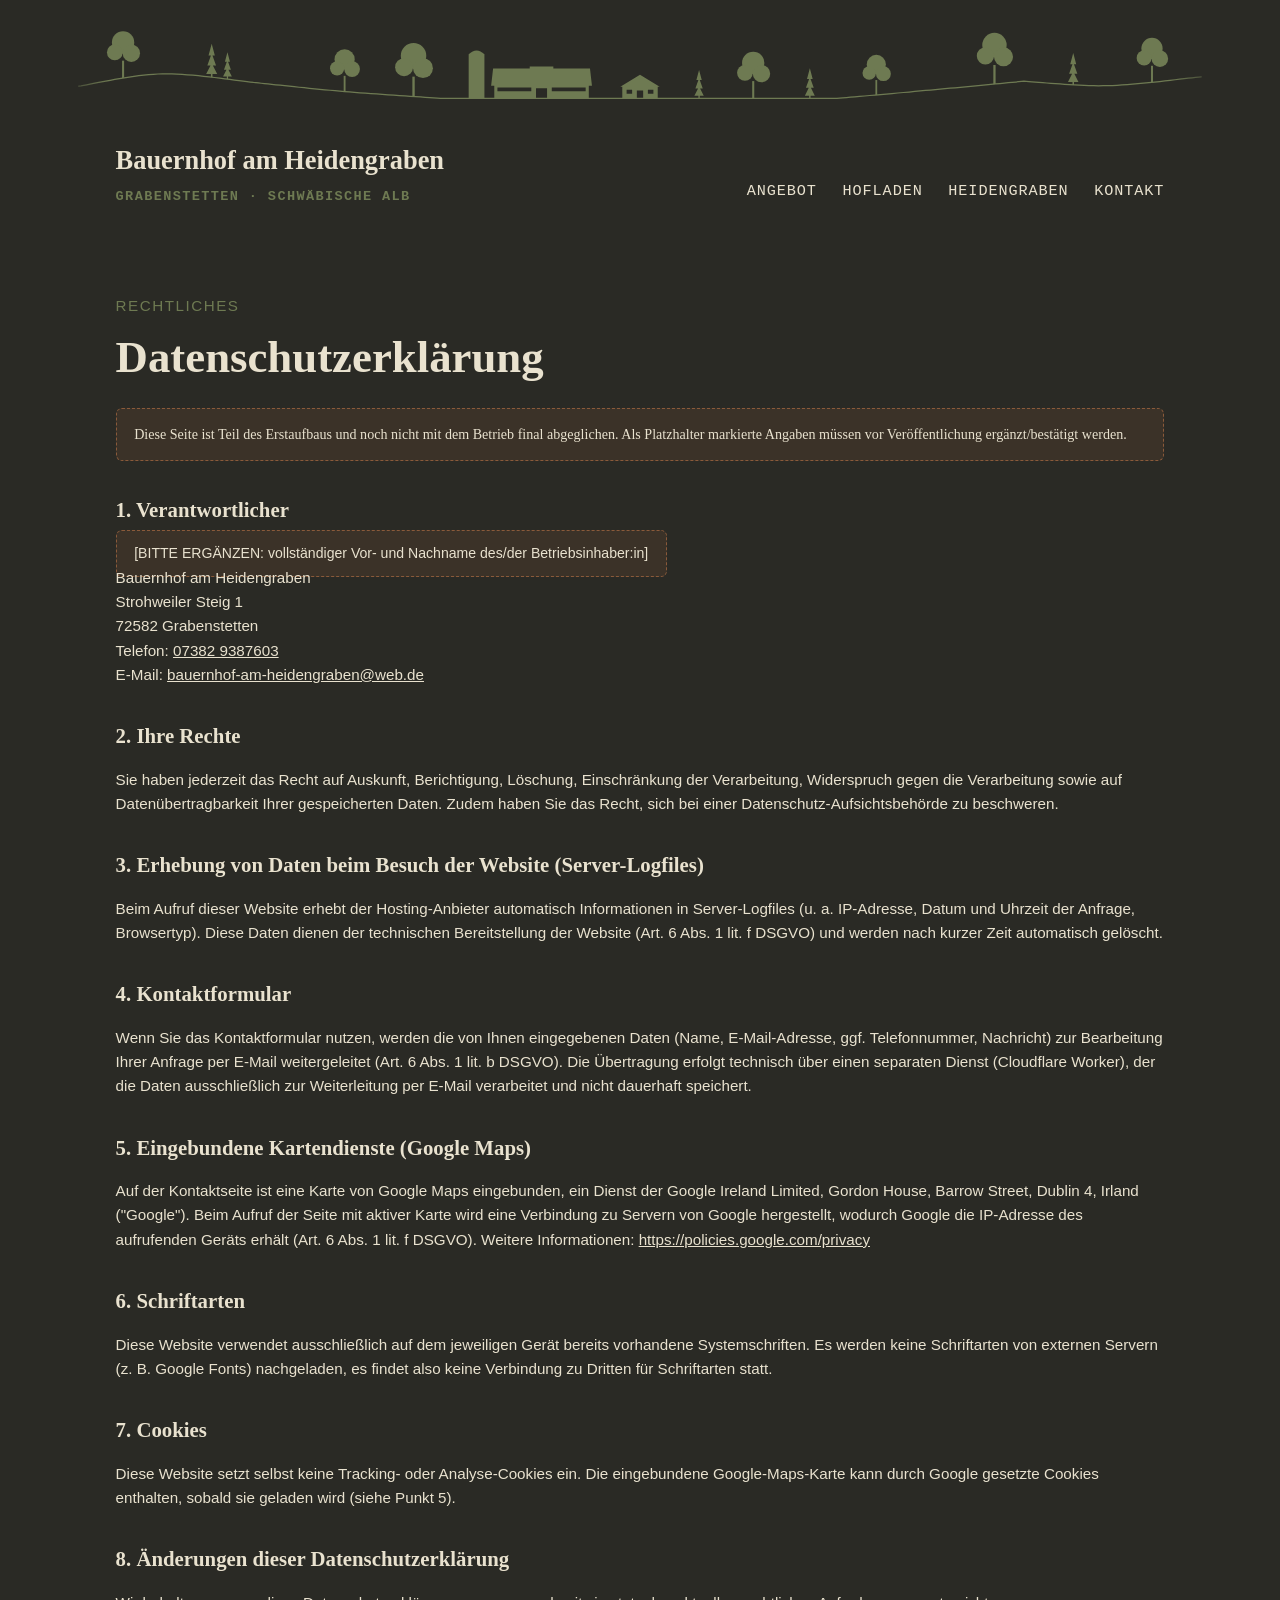
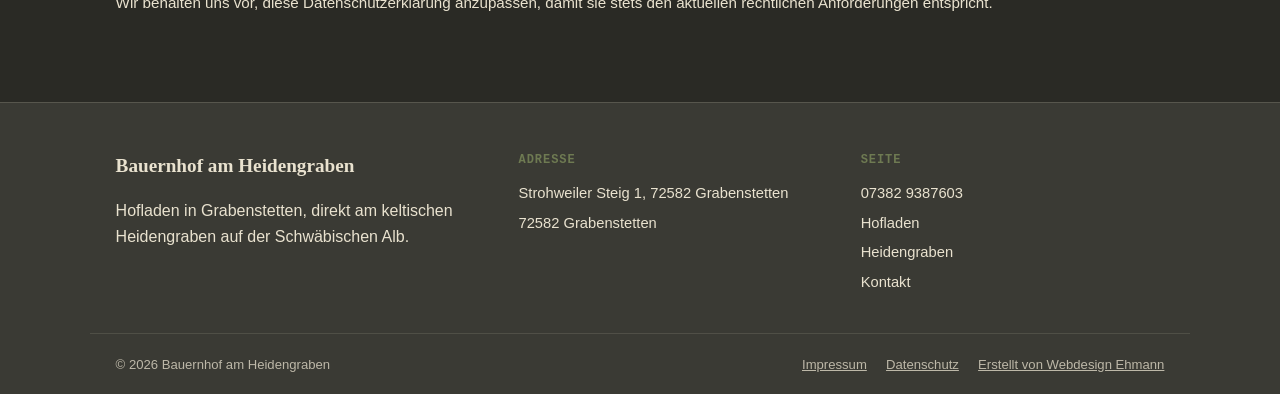
==== datenschutz.html @ a3770bee "Initial build: Bauernhof am Heidengraben website Vollausbau nach freigegebenem Konzept "Am Keltenwal" ====
<!DOCTYPE html>
<html lang="de">
<head>
<meta charset="UTF-8">
<meta name="viewport" content="width=device-width, initial-scale=1.0">
<title>Datenschutz | Bauernhof am Heidengraben</title>
<meta name="description" content="Datenschutzerklärung des Bauernhof am Heidengraben, Grabenstetten.">
<link rel="icon" type="image/svg+xml" href="assets/images/favicon.svg">
<link rel="stylesheet" href="css/style.css">
</head>
<body>
<a class="skip-link" href="#main">Zum Inhalt springen</a>

<header>
  <div class="hof-landschaft" aria-hidden="true">
    <svg xmlns="http://www.w3.org/2000/svg" viewBox="0 0 2400 260" fill="currentColor" fill-rule="evenodd">
      <defs>
        <linearGradient id="fade" gradientUnits="userSpaceOnUse" x1="0" y1="0" x2="2400" y2="0">
          <stop offset="0" stop-color="currentColor" stop-opacity="0"></stop>
          <stop offset="0.05" stop-color="currentColor" stop-opacity="1"></stop>
          <stop offset="0.95" stop-color="currentColor" stop-opacity="1"></stop>
          <stop offset="1" stop-color="currentColor" stop-opacity="0"></stop>
        </linearGradient>
        <g id="oak">
          <rect x="-2.5" y="-42" width="5" height="54"></rect>
          <circle cx="0" cy="-86" r="27"></circle>
          <circle cx="-20" cy="-62" r="19"></circle>
          <circle cx="20" cy="-60" r="21"></circle>
        </g>
        <path id="fir" d="M-2 12 L-2 -8 L-14 -8 L-3 -30 L-11 -30 L-2 -55 L-8 -55 L0 -85 L8 -55 L2 -55 L11 -30 L3 -30 L14 -8 L2 -8 L2 12 Z"></path>
        <path id="shop" d="M-45 12 V-30 H-50 L0 -60 L50 -30 H45 V12 Z M-8 0 V-20 H8 V0 Z M20 -22 H34 V-12 H20 Z M-34 -22 H-20 V-12 H-34 Z"></path>
        <path id="barn" d="M-120 12 V-32 H-128 L-123 -76 H-30 V-81 H30 V-76 H123 L128 -32 H120 V12 Z M-14 0 V-26 H14 V0 Z M-112 -28 H-26 V-18 H-112 Z M26 -28 H112 V-18 H26 Z"></path>
        <path id="silo" d="M-20 12 V-112 Q0 -132 20 -112 V12 Z"></path>
        <clipPath id="above"><path d="M0 175 L60.0 175.0 L64.6 174.3 L70.0 173.3 L76.1 172.2 L82.8 170.9 L90.1 169.5 L97.9 168.0 L106.1 166.4 L114.8 164.7 L123.8 163.1 L133.1 161.4 L142.7 159.7 L152.4 158.1 L162.3 156.6 L172.2 155.1 L182.1 153.8 L192.0 152.6 L201.8 151.7 L211.4 150.9 L220.8 150.3 L230.0 150.0 L239.3 150.0 L249.0 150.1 L259.2 150.5 L269.8 151.1 L280.5 151.9 L291.5 152.8 L302.6 153.8 L313.7 155.0 L324.7 156.2 L335.6 157.4 L346.3 158.7 L356.7 160.0 L366.8 161.3 L376.3 162.6 L385.4 163.8 L393.8 164.9 L401.6 165.9 L408.6 166.7 L414.8 167.5 L420.0 168.0 L424.9 168.5 L430.6 169.1 L437.1 169.8 L444.2 170.5 L451.9 171.3 L460.1 172.2 L468.9 173.1 L478.1 174.1 L487.6 175.1 L497.5 176.1 L507.6 177.2 L517.9 178.2 L528.4 179.3 L538.9 180.3 L549.4 181.4 L559.8 182.4 L570.2 183.3 L580.4 184.3 L590.3 185.2 L600.0 186.0 L609.8 186.8 L620.1 187.6 L630.8 188.5 L641.9 189.3 L653.3 190.1 L664.8 190.9 L676.5 191.8 L688.2 192.6 L699.8 193.4 L711.3 194.1 L722.5 194.9 L733.4 195.6 L744.0 196.3 L754.1 197.0 L763.6 197.6 L772.5 198.2 L780.6 198.7 L788.0 199.2 L794.5 199.6 L800.0 200.0 L811.0 200.0 L823.8 200.0 L838.3 200.0 L854.4 200.0 L871.9 200.0 L890.6 200.0 L910.4 200.0 L931.2 200.0 L952.8 200.0 L975.0 200.0 L997.7 200.0 L1020.8 200.0 L1044.1 200.0 L1067.4 200.0 L1090.6 200.0 L1113.6 200.0 L1136.2 200.0 L1158.2 200.0 L1179.5 200.0 L1200.0 200.0 L1220.5 200.0 L1241.8 200.0 L1263.8 200.0 L1286.4 200.0 L1309.4 200.0 L1332.6 200.0 L1355.9 200.0 L1379.2 200.0 L1402.3 200.0 L1425.0 200.0 L1447.2 200.0 L1468.8 200.0 L1489.6 200.0 L1509.4 200.0 L1528.1 200.0 L1545.6 200.0 L1561.7 200.0 L1576.2 200.0 L1589.0 200.0 L1600.0 200.0 L1605.5 199.5 L1612.0 198.9 L1619.4 198.3 L1627.5 197.5 L1636.4 196.7 L1645.9 195.9 L1656.0 195.0 L1666.6 194.0 L1677.5 193.1 L1688.8 192.1 L1700.2 191.0 L1711.8 190.0 L1723.5 188.9 L1735.2 187.9 L1746.7 186.9 L1758.1 185.8 L1769.2 184.8 L1779.9 183.8 L1790.2 182.9 L1800.0 182.0 L1809.7 181.1 L1819.6 180.2 L1829.8 179.2 L1840.2 178.3 L1850.6 177.3 L1861.1 176.3 L1871.6 175.3 L1882.1 174.3 L1892.4 173.3 L1902.5 172.4 L1912.4 171.4 L1921.9 170.5 L1931.1 169.7 L1939.9 168.8 L1948.1 168.0 L1955.8 167.3 L1962.9 166.6 L1969.4 166.0 L1975.1 165.5 L1980.0 165.0 L1984.6 165.3 L1990.0 165.7 L1996.1 166.1 L2002.8 166.7 L2010.1 167.3 L2017.9 167.9 L2026.1 168.6 L2034.8 169.2 L2043.8 169.9 L2053.1 170.6 L2062.7 171.3 L2072.4 171.9 L2082.3 172.5 L2092.2 173.0 L2102.1 173.4 L2112.0 173.8 L2121.8 174.0 L2131.4 174.2 L2140.8 174.1 L2150.0 174.0 L2159.3 173.7 L2169.0 173.2 L2179.2 172.6 L2189.8 171.8 L2200.5 171.0 L2211.5 170.0 L2222.6 169.0 L2233.7 167.9 L2244.7 166.7 L2255.6 165.6 L2266.3 164.4 L2276.7 163.2 L2286.8 162.0 L2296.3 160.9 L2305.4 159.9 L2313.8 158.9 L2321.6 158.0 L2328.6 157.2 L2334.8 156.5 L2340.0 156.0 L2400 156 L2400 0 L0 0 Z"></path></clipPath>
      </defs>
      <g clip-path="url(#above)">
        <use href="#oak" transform="translate(150,158.5) scale(0.84,0.84)"></use>
        <use href="#fir" transform="translate(330,156.8) scale(0.8,0.8)"></use>
        <use href="#fir" transform="translate(362,160.7) scale(0.64,0.64)"></use>
        <use href="#oak" transform="translate(600,186.0) scale(0.76,0.76)"></use>
        <use href="#oak" transform="translate(740,196.0) scale(0.96,0.96)"></use>
        <use href="#silo" transform="translate(868,200.0) scale(0.8,0.8)"></use>
        <use href="#barn" transform="translate(1000,200.0) scale(0.8,0.8)"></use>
        <use href="#shop" transform="translate(1200,200.0) scale(0.8,0.8)"></use>
        <use href="#fir" transform="translate(1320,200.0) scale(0.68,0.68)"></use>
        <use href="#oak" transform="translate(1430,200.0) scale(0.84,0.84)"></use>
        <use href="#fir" transform="translate(1545,200.0) scale(0.72,0.72)"></use>
        <use href="#oak" transform="translate(1680,192.8) scale(0.72,0.72)"></use>
        <use href="#oak" transform="translate(1920,170.7) scale(0.92,0.92)"></use>
        <use href="#fir" transform="translate(2080,172.4) scale(0.76,0.76)"></use>
        <use href="#oak" transform="translate(2240,167.2) scale(0.8,0.8)"></use>
      </g>
      <path d="M60.0 175.0 L64.6 174.3 L70.0 173.3 L76.1 172.2 L82.8 170.9 L90.1 169.5 L97.9 168.0 L106.1 166.4 L114.8 164.7 L123.8 163.1 L133.1 161.4 L142.7 159.7 L152.4 158.1 L162.3 156.6 L172.2 155.1 L182.1 153.8 L192.0 152.6 L201.8 151.7 L211.4 150.9 L220.8 150.3 L230.0 150.0 L239.3 150.0 L249.0 150.1 L259.2 150.5 L269.8 151.1 L280.5 151.9 L291.5 152.8 L302.6 153.8 L313.7 155.0 L324.7 156.2 L335.6 157.4 L346.3 158.7 L356.7 160.0 L366.8 161.3 L376.3 162.6 L385.4 163.8 L393.8 164.9 L401.6 165.9 L408.6 166.7 L414.8 167.5 L420.0 168.0 L424.9 168.5 L430.6 169.1 L437.1 169.8 L444.2 170.5 L451.9 171.3 L460.1 172.2 L468.9 173.1 L478.1 174.1 L487.6 175.1 L497.5 176.1 L507.6 177.2 L517.9 178.2 L528.4 179.3 L538.9 180.3 L549.4 181.4 L559.8 182.4 L570.2 183.3 L580.4 184.3 L590.3 185.2 L600.0 186.0 L609.8 186.8 L620.1 187.6 L630.8 188.5 L641.9 189.3 L653.3 190.1 L664.8 190.9 L676.5 191.8 L688.2 192.6 L699.8 193.4 L711.3 194.1 L722.5 194.9 L733.4 195.6 L744.0 196.3 L754.1 197.0 L763.6 197.6 L772.5 198.2 L780.6 198.7 L788.0 199.2 L794.5 199.6 L800.0 200.0 L811.0 200.0 L823.8 200.0 L838.3 200.0 L854.4 200.0 L871.9 200.0 L890.6 200.0 L910.4 200.0 L931.2 200.0 L952.8 200.0 L975.0 200.0 L997.7 200.0 L1020.8 200.0 L1044.1 200.0 L1067.4 200.0 L1090.6 200.0 L1113.6 200.0 L1136.2 200.0 L1158.2 200.0 L1179.5 200.0 L1200.0 200.0 L1220.5 200.0 L1241.8 200.0 L1263.8 200.0 L1286.4 200.0 L1309.4 200.0 L1332.6 200.0 L1355.9 200.0 L1379.2 200.0 L1402.3 200.0 L1425.0 200.0 L1447.2 200.0 L1468.8 200.0 L1489.6 200.0 L1509.4 200.0 L1528.1 200.0 L1545.6 200.0 L1561.7 200.0 L1576.2 200.0 L1589.0 200.0 L1600.0 200.0 L1605.5 199.5 L1612.0 198.9 L1619.4 198.3 L1627.5 197.5 L1636.4 196.7 L1645.9 195.9 L1656.0 195.0 L1666.6 194.0 L1677.5 193.1 L1688.8 192.1 L1700.2 191.0 L1711.8 190.0 L1723.5 188.9 L1735.2 187.9 L1746.7 186.9 L1758.1 185.8 L1769.2 184.8 L1779.9 183.8 L1790.2 182.9 L1800.0 182.0 L1809.7 181.1 L1819.6 180.2 L1829.8 179.2 L1840.2 178.3 L1850.6 177.3 L1861.1 176.3 L1871.6 175.3 L1882.1 174.3 L1892.4 173.3 L1902.5 172.4 L1912.4 171.4 L1921.9 170.5 L1931.1 169.7 L1939.9 168.8 L1948.1 168.0 L1955.8 167.3 L1962.9 166.6 L1969.4 166.0 L1975.1 165.5 L1980.0 165.0 L1984.6 165.3 L1990.0 165.7 L1996.1 166.1 L2002.8 166.7 L2010.1 167.3 L2017.9 167.9 L2026.1 168.6 L2034.8 169.2 L2043.8 169.9 L2053.1 170.6 L2062.7 171.3 L2072.4 171.9 L2082.3 172.5 L2092.2 173.0 L2102.1 173.4 L2112.0 173.8 L2121.8 174.0 L2131.4 174.2 L2140.8 174.1 L2150.0 174.0 L2159.3 173.7 L2169.0 173.2 L2179.2 172.6 L2189.8 171.8 L2200.5 171.0 L2211.5 170.0 L2222.6 169.0 L2233.7 167.9 L2244.7 166.7 L2255.6 165.6 L2266.3 164.4 L2276.7 163.2 L2286.8 162.0 L2296.3 160.9 L2305.4 159.9 L2313.8 158.9 L2321.6 158.0 L2328.6 157.2 L2334.8 156.5 L2340.0 156.0" fill="none" stroke="url(#fade)" stroke-width="2.5" stroke-linejoin="round" stroke-linecap="round"></path>
    </svg>
  </div>

  <div class="wall-top">
    <div class="brandrow">
      <a class="brand" href="index.html">Bauernhof am Heidengraben<span class="label">Grabenstetten · Schwäbische Alb</span></a>
      <nav class="offset">
        <a href="index.html#angebot">Angebot</a>
        <a href="hofladen.html">Hofladen</a>
        <a href="heidengraben.html">Heidengraben</a>
        <a href="kontakt.html">Kontakt</a>
      </nav>
      <button class="nav-toggle" aria-label="Menü öffnen" aria-expanded="false" aria-controls="nav-overlay">
        <span class="nav-toggle__bars" aria-hidden="true"><span></span><span></span><span></span></span>
        Menü
      </button>
    </div>
  </div>
</header>

<div class="nav-overlay" id="nav-overlay">
  <div class="nav-overlay__top">
    <span class="label">Bauernhof am Heidengraben</span>
    <button class="nav-overlay__close">Schließen ✕</button>
  </div>
  <nav>
    <a href="index.html" aria-current="page">Start</a>
    <a href="hofladen.html">Hofladen</a>
    <a href="heidengraben.html">Heidengraben</a>
    <a href="kontakt.html">Kontakt</a>
  </nav>
  <div class="nav-overlay__footer">Strohweiler Steig 1 · 72582 Grabenstetten<br><a href="tel:+4973829387603">07382 9387603</a></div>
</div>
<main id="main">
  <section class="legal">
    <p class="label" style="margin-bottom:0.8rem;">Rechtliches</p>
    <h1 class="page-title">Datenschutzerklärung</h1>

    <div class="todo" style="margin-top:1.5rem;">Diese Seite ist Teil des Erstaufbaus und noch nicht mit dem Betrieb final abgeglichen. Als Platzhalter markierte Angaben müssen vor Veröffentlichung ergänzt/bestätigt werden.</div>

    <h2>1. Verantwortlicher</h2>
    <p>
      <span class="todo">[BITTE ERGÄNZEN: vollständiger Vor- und Nachname des/der Betriebsinhaber:in]</span><br>
      Bauernhof am Heidengraben<br>
      Strohweiler Steig 1<br>
      72582 Grabenstetten<br>
      Telefon: <a href="tel:+4973829387603">07382 9387603</a><br>
      E-Mail: <a href="mailto:bauernhof-am-heidengraben@web.de">bauernhof-am-heidengraben@web.de</a>
    </p>

    <h2>2. Ihre Rechte</h2>
    <p>Sie haben jederzeit das Recht auf Auskunft, Berichtigung, Löschung, Einschränkung der Verarbeitung, Widerspruch gegen die Verarbeitung sowie auf Datenübertragbarkeit Ihrer gespeicherten Daten. Zudem haben Sie das Recht, sich bei einer Datenschutz-Aufsichtsbehörde zu beschweren.</p>

    <h2>3. Erhebung von Daten beim Besuch der Website (Server-Logfiles)</h2>
    <p>Beim Aufruf dieser Website erhebt der Hosting-Anbieter automatisch Informationen in Server-Logfiles (u. a. IP-Adresse, Datum und Uhrzeit der Anfrage, Browsertyp). Diese Daten dienen der technischen Bereitstellung der Website (Art. 6 Abs. 1 lit. f DSGVO) und werden nach kurzer Zeit automatisch gelöscht.</p>

    <h2>4. Kontaktformular</h2>
    <p>Wenn Sie das Kontaktformular nutzen, werden die von Ihnen eingegebenen Daten (Name, E-Mail-Adresse, ggf. Telefonnummer, Nachricht) zur Bearbeitung Ihrer Anfrage per E-Mail weitergeleitet (Art. 6 Abs. 1 lit. b DSGVO). Die Übertragung erfolgt technisch über einen separaten Dienst (Cloudflare Worker), der die Daten ausschließlich zur Weiterleitung per E-Mail verarbeitet und nicht dauerhaft speichert.</p>

    <h2>5. Eingebundene Kartendienste (Google Maps)</h2>
    <p>Auf der Kontaktseite ist eine Karte von Google Maps eingebunden, ein Dienst der Google Ireland Limited, Gordon House, Barrow Street, Dublin 4, Irland ("Google"). Beim Aufruf der Seite mit aktiver Karte wird eine Verbindung zu Servern von Google hergestellt, wodurch Google die IP-Adresse des aufrufenden Geräts erhält (Art. 6 Abs. 1 lit. f DSGVO). Weitere Informationen: <a href="https://policies.google.com/privacy" target="_blank" rel="noopener">https://policies.google.com/privacy</a></p>

    <h2>6. Schriftarten</h2>
    <p>Diese Website verwendet ausschließlich auf dem jeweiligen Gerät bereits vorhandene Systemschriften. Es werden keine Schriftarten von externen Servern (z. B. Google Fonts) nachgeladen, es findet also keine Verbindung zu Dritten für Schriftarten statt.</p>

    <h2>7. Cookies</h2>
    <p>Diese Website setzt selbst keine Tracking- oder Analyse-Cookies ein. Die eingebundene Google-Maps-Karte kann durch Google gesetzte Cookies enthalten, sobald sie geladen wird (siehe Punkt 5).</p>

    <h2>8. Änderungen dieser Datenschutzerklärung</h2>
    <p>Wir behalten uns vor, diese Datenschutzerklärung anzupassen, damit sie stets den aktuellen rechtlichen Anforderungen entspricht.</p>
  </section>
</main>
</main>

<footer class="site-footer">
  <div class="footer-grid">
    <div>
      <div class="footer-brand">Bauernhof am Heidengraben</div>
      <p>Hofladen in Grabenstetten, direkt am keltischen Heidengraben auf der Schwäbischen Alb.</p>
    </div>
    <div class="footer-col">
      <h5>Adresse</h5>
      <ul><li data-kontakt="strasse-ort">Strohweiler Steig 1</li><li>72582 Grabenstetten</li></ul>
    </div>
    <div class="footer-col">
      <h5>Seite</h5>
      <ul>
        <li><a href="tel:+4973829387603" data-kontakt="telefon">07382 9387603</a></li>
        <li><a href="hofladen.html">Hofladen</a></li>
        <li><a href="heidengraben.html">Heidengraben</a></li>
        <li><a href="kontakt.html">Kontakt</a></li>
      </ul>
    </div>
  </div>
  <div class="footer-bottom">
    <div>© 2026 Bauernhof am Heidengraben</div>
    <div class="links">
      <a href="impressum.html">Impressum</a>
      <a href="datenschutz.html">Datenschutz</a>
      <a href="https://www.webdesign-ehmann.de" target="_blank" rel="noopener" class="footer-credit">Erstellt von Webdesign Ehmann</a>
    </div>
  </div>
</footer>

<script src="js/cms-content.js"></script>
<script src="js/main.js"></script>
</body>
</html>
---- css/style.css ----
/* ============================================================
   Bauernhof am Heidengraben – Design-System
   Abgeleitet aus dem freigegebenen Konzept "Am Keltenwall":
   Stein/Moos-Palette, Hügellandschaft als Leitmotiv, Serife für
   Headlines + Monospace für Labels/Nav als strukturelle Signatur.
   Schriften bewusst systemeigen (Georgia/Courier New) — kein
   Webfont-Laden, kein Cookie-/DSGVO-Thema.
   ============================================================ */

:root{
  --stone: #3a3a34;
  --stone-dark: #2a2a25;
  --stone-light: #46463e;
  --moss: #6e7a52;
  --moss-dim: #4f5a3a;
  --moss-light: #9aa67a;
  --wheat: #e9e2cf;
  --wheat-dim: rgba(233,226,207,0.72);
  --iron: #8a5a3a;
  --line: rgba(233,226,207,0.16);
  --radius: 10px;
  --maxw: 1100px;
  --font-serif: Georgia, "Iowan Old Style", "Palatino Linotype", serif;
  --font-sans: -apple-system, "Segoe UI", Roboto, "Helvetica Neue", Arial, sans-serif;
  --font-mono: "Courier New", Courier, monospace;
}

*{box-sizing:border-box;}
html{scroll-behavior:smooth;}
body{
  margin:0;
  background:var(--stone-dark);
  color:var(--wheat);
  font-family:var(--font-serif);
  line-height:1.6;
}
a{color:inherit;}
img{max-width:100%; display:block;}
h1,h2,h3{font-family:var(--font-serif); font-weight:700; margin:0;}
.container{max-width:var(--maxw); margin:0 auto; padding:0 1.6rem;}

.skip-link{
  position:absolute; left:-999px; top:0; z-index:100;
  background:var(--moss); color:var(--stone-dark);
  padding:0.8rem 1.2rem; font-family:var(--font-sans); font-weight:700;
  text-decoration:none;
}
.skip-link:focus{left:1rem; top:1rem;}

.label{
  font-family:var(--font-mono);
  letter-spacing:0.1em;
  text-transform:uppercase;
  font-size:0.78rem;
  color:var(--moss);
}

/* ---------- Header: Hügellandschaft statt Standard-Leiste ---------- */
.hof-landschaft{color:var(--moss); line-height:0;}
.hof-landschaft svg{display:block; width:100%; height:auto; max-height:128px;}

.wall-top{position:relative; padding:0.7rem 1.6rem 0.9rem; max-width:var(--maxw); margin:0 auto;}
.brandrow{display:flex; justify-content:space-between; align-items:flex-end; flex-wrap:wrap; gap:0.8rem;}
.brand{font-size:1.65rem; font-weight:700; text-decoration:none;}
.brand .label{display:block; margin-top:0.3rem; font-size:0.85rem;}

nav.offset{display:flex; gap:1.6rem; padding-top:0.3rem;}
nav.offset a{
  text-decoration:none; font-family:var(--font-mono); font-size:0.95rem;
  letter-spacing:0.06em; text-transform:uppercase;
  border-bottom:1px solid transparent; padding-bottom:0.2rem;
}
nav.offset a:hover, nav.offset a[aria-current="page"]{border-bottom-color:var(--moss);}

.nav-toggle{
  display:none;
  background:transparent; border:1px solid var(--line); color:var(--wheat);
  font-family:var(--font-mono); text-transform:uppercase; letter-spacing:0.06em;
  font-size:0.85rem; padding:0.5rem 0.9rem; border-radius:999px; cursor:pointer;
  align-items:center; gap:0.5rem;
}
.nav-toggle__bars{display:flex; flex-direction:column; gap:3px;}
.nav-toggle__bars span{display:block; width:16px; height:2px; background:var(--wheat);}

.nav-overlay{
  position:fixed; inset:0; z-index:50;
  background:var(--stone-dark);
  display:flex; flex-direction:column;
  padding:1.6rem;
  transform:translateY(-100%);
  transition:transform 0.25s ease;
}
.nav-overlay.is-open{transform:translateY(0);}
.nav-overlay__top{display:flex; justify-content:space-between; align-items:center; margin-bottom:2rem;}
.nav-overlay__close{
  background:none; border:1px solid var(--line); color:var(--wheat);
  font-family:var(--font-mono); padding:0.5rem 0.9rem; border-radius:999px; cursor:pointer;
}
.nav-overlay nav{display:flex; flex-direction:column; gap:1.4rem;}
.nav-overlay nav a{
  font-family:var(--font-serif); font-size:1.6rem; text-decoration:none; color:var(--wheat);
}
.nav-overlay__footer{margin-top:auto; font-family:var(--font-sans); font-size:0.95rem; color:var(--wheat-dim);}
.nav-overlay__footer a{text-decoration:underline;}

@media (max-width:1023px){
  nav.offset{display:none;}
  .nav-toggle{display:inline-flex;}
}
@media (min-width:1024px){
  .nav-overlay{display:none;}
}

/* ---------- Sections / Typografie ---------- */
section{padding:3.5rem 1.6rem 4.5rem; max-width:var(--maxw); margin:0 auto;}
.hero{padding-top:2.2rem;}
.hero-split{display:grid; grid-template-columns:1.1fr 0.9fr; gap:2.6rem; align-items:center;}
.hero-split .placeholder{margin-top:0; min-height:320px;}
@media (max-width:760px){.hero-split{grid-template-columns:1fr;}}
h1{font-size:clamp(2rem, 5vw, 3.2rem); line-height:1.15; margin:0 0 1.3rem; max-width:18ch;}
.page-title{font-size:clamp(1.8rem, 4.5vw, 2.8rem); line-height:1.18; margin:0 0 1rem; max-width:20ch;}
.lead{font-size:1.1rem; max-width:56ch; opacity:0.88; margin:0 0 2rem; font-family:var(--font-sans);}
h2{font-size:1.7rem; margin-bottom:0.4rem;}
section p{font-family:var(--font-sans); font-size:0.98rem;}

/* ---------- Angebots-Banner: groß, zentriert, eigener Blickfang ---------- */
.angebot{
  display:flex; flex-direction:column; align-items:center; gap:0.5rem; text-align:center;
  background:var(--stone); border:1px solid var(--moss-dim); border-top:5px solid var(--iron);
  padding:2.4rem 2.2rem; font-family:var(--font-sans);
  max-width:620px; margin:2.2rem auto 0;
}
.angebot .label{color:var(--iron); font-size:0.85rem;}
.angebot b{display:block; font-size:1.9rem; font-family:var(--font-serif); margin:0.3rem 0 0.1rem; line-height:1.2;}
.angebot small{opacity:0.75; font-size:1.05rem;}
.angebot[hidden]{display:none;}

/* ---------- Angebots-Popup: kleiner, dezenter Hinweis unten rechts ---------- */
.angebot-popup{
  position:fixed; right:1.1rem; bottom:1.1rem; z-index:40;
  background:var(--stone); border:1px solid var(--moss-dim); border-left:4px solid var(--iron);
  padding:0.9rem 2rem 0.9rem 1.1rem; max-width:240px;
  box-shadow:0 10px 24px rgba(0,0,0,0.35); font-family:var(--font-sans);
}
.angebot-popup[hidden]{display:none;}
.angebot-popup .label{font-size:0.7rem; color:var(--iron);}
.angebot-popup b{display:block; font-size:0.95rem; font-family:var(--font-serif); margin:0.25rem 0 0.1rem;}
.angebot-popup small{opacity:0.75; font-size:0.82rem;}
.angebot-popup__close{
  position:absolute; top:0.35rem; right:0.5rem; background:none; border:none; color:var(--wheat-dim);
  cursor:pointer; font-size:0.85rem; line-height:1; padding:0.2rem;
}
.angebot-popup__close:hover{color:var(--wheat);}
@media (max-width:480px){.angebot-popup{left:1.1rem; right:1.1rem; max-width:none;}}

/* ---------- Platzhalter für fehlendes Kundenbildmaterial ---------- */
.placeholder{
  border:1.5px dashed var(--line); border-radius:2px; padding:2.6rem 1.2rem;
  text-align:center; color:rgba(233,226,207,0.5); font-size:0.85rem;
  margin-top:2.2rem; min-height:220px; display:flex; align-items:center; justify-content:center;
  font-family:var(--font-sans);
}

.photo{
  margin-top:2.2rem; border-radius:4px; overflow:hidden; border:1px solid var(--line);
}
.photo img{display:block; width:100%; height:100%; object-fit:cover; aspect-ratio:4/3;}
.hero-split .photo, .story .photo{margin-top:0;}

/* ---------- Ringwall-Trennlinie ---------- */
.ringwall{position:relative; margin:0; max-width:var(--maxw); margin-left:auto; margin-right:auto; padding:0 1.6rem;}
.ringwall svg{display:block; width:100%; height:40px;}

/* ---------- Produkt-Grid ---------- */
.grid-produkte{display:grid; grid-template-columns:repeat(3,1fr); gap:1.2rem; margin-top:1.8rem; font-family:var(--font-sans);}
@media (max-width:760px){.grid-produkte{grid-template-columns:1fr 1fr;}}
@media (max-width:480px){.grid-produkte{grid-template-columns:1fr;}}
.produkt{border-top:2px solid var(--moss); padding-top:0.9rem;}
.produkt h3{margin:0 0 0.4rem; font-size:1.02rem; font-family:var(--font-serif);}
.produkt p{margin:0; font-size:0.9rem; opacity:0.8;}

/* ---------- Immer-offen-Block ---------- */
.immer-offen{
  background:var(--stone); border-radius:var(--radius); border:1px solid var(--line);
  padding:2.2rem 2rem; display:grid; grid-template-columns:auto 1fr; gap:1.8rem; align-items:center;
  font-family:var(--font-sans);
}
.immer-offen .clock{
  width:72px; height:72px; border-radius:50%; border:2px solid var(--moss);
  display:flex; align-items:center; justify-content:center; font-size:1.3rem; color:var(--moss);
  font-weight:800; font-family:var(--font-mono); flex-shrink:0;
}
.immer-offen h3{margin:0 0 0.4rem; font-size:1.3rem; font-family:var(--font-serif);}
.immer-offen p{margin:0; opacity:0.85;}

/* ---------- Story / zweispaltig ---------- */
.story{display:grid; grid-template-columns:0.95fr 1.05fr; gap:2.8rem; align-items:start;}
@media (max-width:640px){.story{grid-template-columns:1fr;}}
.story h2{font-size:1.6rem; margin:0 0 1rem;}

/* ---------- Steckbrief-Karte (Kontakt/Anfahrt) ---------- */
.fundkarte{background:var(--stone); border:1px solid var(--line); padding:1.6rem 1.8rem; font-family:var(--font-sans);}
.fundkarte .label{margin-bottom:0.6rem;}
.fundkarte p{margin:0.25rem 0; font-size:0.95rem;}
.fundkarte .addr{margin-top:0.9rem; font-weight:700;}

.split{display:grid; grid-template-columns:1fr 1fr; gap:2.6rem; align-items:start;}
@media (max-width:760px){.split{grid-template-columns:1fr;}}
.map-frame{width:100%; height:320px; border:0; border-radius:var(--radius); filter:grayscale(0.3) invert(0.92) contrast(0.9);}

/* ---------- Buttons ---------- */
.btn{
  display:inline-flex; align-items:center; gap:0.5rem;
  font-family:var(--font-sans); font-weight:700; font-size:0.95rem;
  padding:0.8rem 1.5rem; border-radius:999px; text-decoration:none; cursor:pointer; border:1px solid transparent;
}
.btn-moss{background:var(--moss); color:var(--stone-dark);}
.btn-moss:hover{background:var(--moss-light);}
.btn-outline{border-color:var(--wheat); color:var(--wheat); background:transparent;}
.btn-outline:hover{background:var(--wheat); color:var(--stone-dark);}

/* ---------- Formular (Kontaktseite) ---------- */
.form-grid{display:grid; gap:1.1rem; max-width:560px; font-family:var(--font-sans);}
.form-grid label{display:block; font-size:0.85rem; margin-bottom:0.35rem; color:var(--wheat-dim);}
.form-grid input, .form-grid textarea{
  width:100%; background:var(--stone); border:1px solid var(--line); color:var(--wheat);
  padding:0.75rem 0.9rem; border-radius:6px; font-family:var(--font-sans); font-size:0.95rem;
}
.form-grid input:focus, .form-grid textarea:focus{outline:2px solid var(--moss); outline-offset:1px;}
.form-note{font-size:0.82rem; color:var(--wheat-dim); margin-top:0.3rem;}
.form-status{margin-top:1rem; font-size:0.92rem;}
.form-status[data-state="ok"]{color:var(--moss-light);}
.form-status[data-state="error"]{color:#d98c6a;}
.hp-field{position:absolute; left:-9999px; width:1px; height:1px; overflow:hidden;}

/* ---------- Tabellen (Öffnungszeiten etc.) ---------- */
table.hours-table{width:100%; border-collapse:collapse; font-family:var(--font-sans); font-size:0.95rem;}
table.hours-table th, table.hours-table td{text-align:left; padding:0.4rem 0; border-bottom:1px solid var(--line); font-weight:400;}

/* ---------- Footer ---------- */
footer.site-footer{background:var(--stone); border-top:1px solid var(--line); font-family:var(--font-sans);}
.footer-grid{display:grid; grid-template-columns:1.2fr 1fr 1fr; gap:2.4rem; padding:3rem 1.6rem 2rem; max-width:var(--maxw); margin:0 auto;}
@media (max-width:700px){.footer-grid{grid-template-columns:1fr;}}
.footer-brand{font-family:var(--font-serif); font-size:1.2rem; font-weight:700; margin-bottom:0.6rem;}
.footer-col h5{font-family:var(--font-mono); text-transform:uppercase; letter-spacing:0.08em; font-size:0.75rem; color:var(--moss); margin:0 0 0.7rem;}
.footer-col ul{list-style:none; margin:0; padding:0;}
.footer-col li{margin-bottom:0.4rem; font-size:0.92rem;}
.footer-col a{text-decoration:none;}
.footer-col a:hover{text-decoration:underline;}
.footer-bottom{
  border-top:1px solid var(--line); padding:1.2rem 1.6rem; max-width:var(--maxw); margin:0 auto;
  display:flex; justify-content:space-between; flex-wrap:wrap; gap:0.8rem; font-size:0.82rem; opacity:0.75;
}
.footer-bottom .links{display:flex; gap:1.2rem; flex-wrap:wrap;}
.footer-bottom a{text-decoration:underline;}

/* ---------- Rechtstexte (Impressum/Datenschutz) ---------- */
.legal h2{margin-top:2rem; font-size:1.3rem;}
.legal p, .legal li{font-family:var(--font-sans); font-size:0.95rem;}
.legal .todo{
  background:rgba(138,90,58,0.18); border:1px dashed var(--iron); color:var(--wheat);
  padding:0.9rem 1.1rem; font-size:0.88rem; border-radius:6px; margin:0.6rem 0;
}
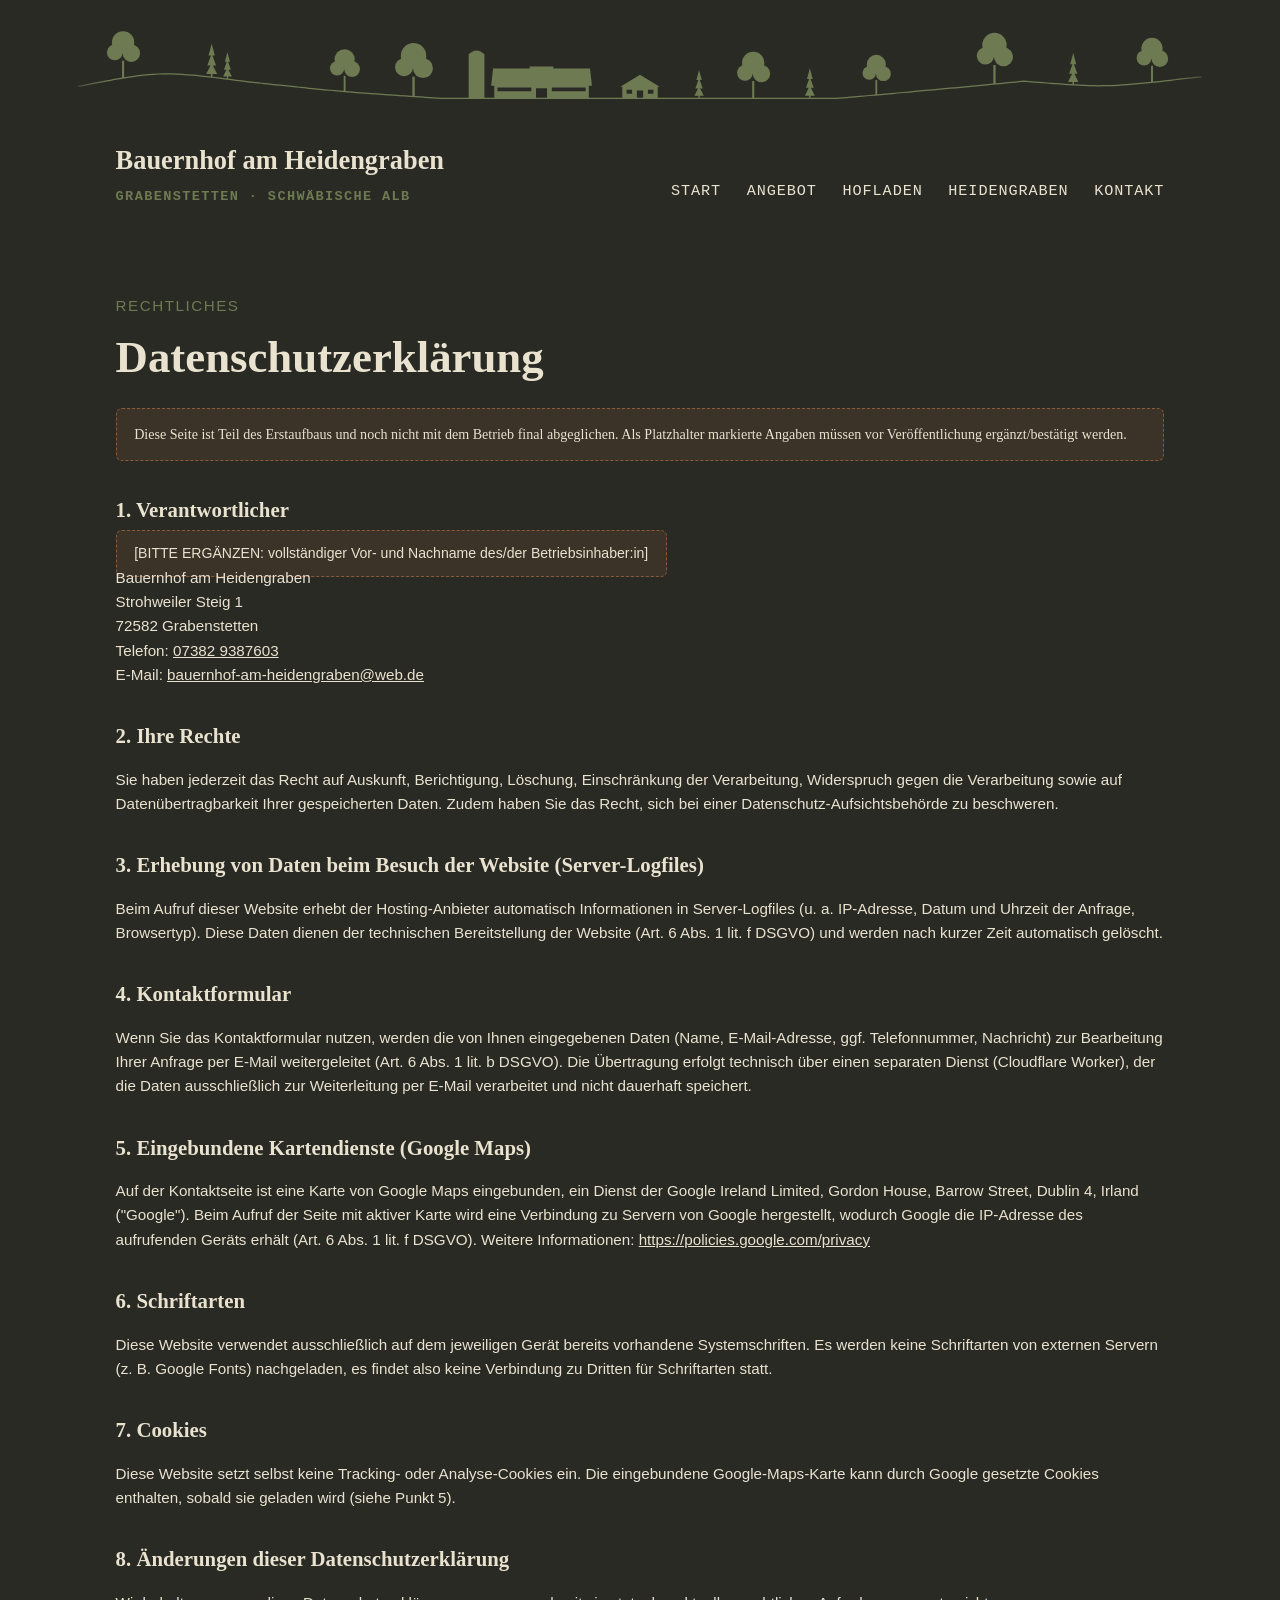
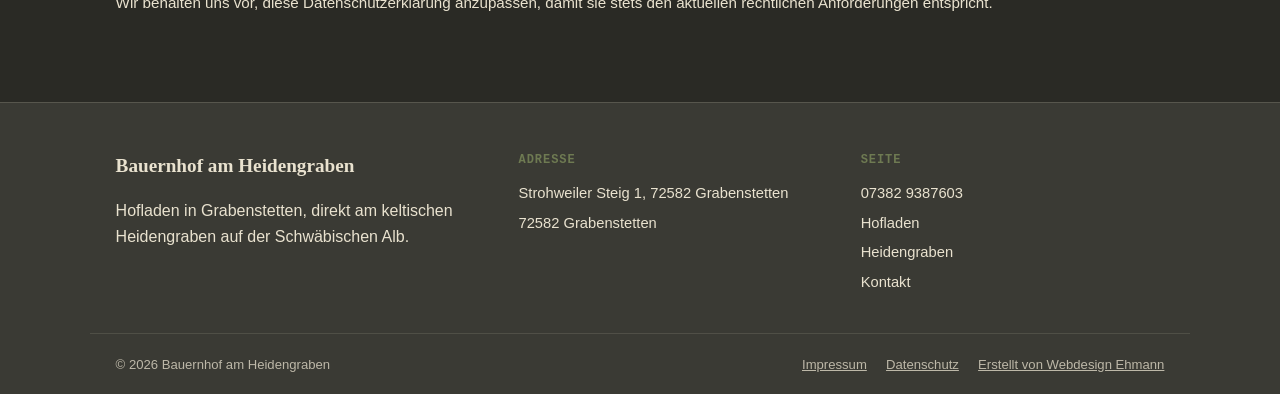
==== commit 33f7f5d0: "Angebot als Aushang rechts im Hero, 24-h-Hinweis, kuerzere Headline, Popup entfernt Co-Authored-By: " ====
--- a/datenschutz.html
+++ b/datenschutz.html
@@ -58,10 +58,11 @@
     <div class="brandrow">
       <a class="brand" href="index.html">Bauernhof am Heidengraben<span class="label">Grabenstetten · Schwäbische Alb</span></a>
       <nav class="offset">
+        <a href="index.html">Start</a>
         <a href="index.html#angebot">Angebot</a>
-        <a href="hofladen.html">Hofladen</a>
-        <a href="heidengraben.html">Heidengraben</a>
-        <a href="kontakt.html">Kontakt</a>
+        <a href="index.html#produkte">Hofladen</a>
+        <a href="index.html#heidengraben">Heidengraben</a>
+        <a href="index.html#kontakt">Kontakt</a>
       </nav>
       <button class="nav-toggle" aria-label="Menü öffnen" aria-expanded="false" aria-controls="nav-overlay">
         <span class="nav-toggle__bars" aria-hidden="true"><span></span><span></span><span></span></span>
@@ -77,10 +78,10 @@
     <button class="nav-overlay__close">Schließen ✕</button>
   </div>
   <nav>
-    <a href="index.html" aria-current="page">Start</a>
-    <a href="hofladen.html">Hofladen</a>
-    <a href="heidengraben.html">Heidengraben</a>
-    <a href="kontakt.html">Kontakt</a>
+    <a href="index.html">Start</a>
+    <a href="index.html#produkte">Hofladen</a>
+    <a href="index.html#heidengraben">Heidengraben</a>
+    <a href="index.html#kontakt">Kontakt</a>
   </nav>
   <div class="nav-overlay__footer">Strohweiler Steig 1 · 72582 Grabenstetten<br><a href="tel:+4973829387603">07382 9387603</a></div>
 </div>
@@ -139,9 +140,9 @@
       <h5>Seite</h5>
       <ul>
         <li><a href="tel:+4973829387603" data-kontakt="telefon">07382 9387603</a></li>
-        <li><a href="hofladen.html">Hofladen</a></li>
-        <li><a href="heidengraben.html">Heidengraben</a></li>
-        <li><a href="kontakt.html">Kontakt</a></li>
+        <li><a href="index.html#produkte">Hofladen</a></li>
+        <li><a href="index.html#heidengraben">Heidengraben</a></li>
+        <li><a href="index.html#kontakt">Kontakt</a></li>
       </ul>
     </div>
   </div>
--- a/css/style.css
+++ b/css/style.css
@@ -123,35 +123,45 @@
 h2{font-size:1.7rem; margin-bottom:0.4rem;}
 section p{font-family:var(--font-sans); font-size:0.98rem;}
 
-/* ---------- Angebots-Banner: groß, zentriert, eigener Blickfang ---------- */
-.angebot{
-  display:flex; flex-direction:column; align-items:center; gap:0.5rem; text-align:center;
-  background:var(--stone); border:1px solid var(--moss-dim); border-top:5px solid var(--iron);
-  padding:2.4rem 2.2rem; font-family:var(--font-sans);
-  max-width:620px; margin:2.2rem auto 0;
-}
-.angebot .label{color:var(--iron); font-size:0.85rem;}
-.angebot b{display:block; font-size:1.9rem; font-family:var(--font-serif); margin:0.3rem 0 0.1rem; line-height:1.2;}
-.angebot small{opacity:0.75; font-size:1.05rem;}
-.angebot[hidden]{display:none;}
-
-/* ---------- Angebots-Popup: kleiner, dezenter Hinweis unten rechts ---------- */
-.angebot-popup{
-  position:fixed; right:1.1rem; bottom:1.1rem; z-index:40;
-  background:var(--stone); border:1px solid var(--moss-dim); border-left:4px solid var(--iron);
-  padding:0.9rem 2rem 0.9rem 1.1rem; max-width:240px;
-  box-shadow:0 10px 24px rgba(0,0,0,0.35); font-family:var(--font-sans);
-}
-.angebot-popup[hidden]{display:none;}
-.angebot-popup .label{font-size:0.7rem; color:var(--iron);}
-.angebot-popup b{display:block; font-size:0.95rem; font-family:var(--font-serif); margin:0.25rem 0 0.1rem;}
-.angebot-popup small{opacity:0.75; font-size:0.82rem;}
-.angebot-popup__close{
-  position:absolute; top:0.35rem; right:0.5rem; background:none; border:none; color:var(--wheat-dim);
-  cursor:pointer; font-size:0.85rem; line-height:1; padding:0.2rem;
-}
-.angebot-popup__close:hover{color:var(--wheat);}
-@media (max-width:480px){.angebot-popup{left:1.1rem; right:1.1rem; max-width:none;}}
+/* ---------- Angebots-Aushang: rechte Hero-Hälfte, Eisenfarbe wie ein Hoftor-Schild ---------- */
+.hero-split{gap:3rem;}
+.hero-split .photo.photo--left{margin-top:1.6rem;}
+.hero-split .photo--left img{aspect-ratio:16/8;}
+.hero-split .photo--right{display:none;}
+/* ohne aktives Angebot rückt das Foto in die rechte Spalte */
+.hero-split:has(.aushang-wrap[hidden]) .photo--left{display:none;}
+.hero-split:has(.aushang-wrap[hidden]) .photo--right{display:block; margin-top:0;}
+@media (max-width:760px){
+  .aushang-wrap{order:-1;}
+  .hero-split .photo--right{order:2;}
+}
+
+.aushang-wrap{position:relative; padding:1rem 0.8rem 1.6rem;}
+.aushang-wrap[hidden]{display:none;}
+.aushang{
+  position:relative; transform:rotate(-2deg);
+  background:var(--iron); color:#f6eedb; font-family:var(--font-sans);
+  padding:2.6rem 2rem 2.2rem;
+  box-shadow:0 18px 40px rgba(0,0,0,0.55), 0 0 0 6px var(--stone-dark), 0 0 0 8px #a8683f;
+  animation:aushang-wackeln 5s ease-in-out infinite;
+}
+.aushang::before{content:""; position:absolute; inset:10px; border:2px dashed rgba(246,238,219,0.5); pointer-events:none;}
+.nagel{position:absolute; top:-10px; width:20px; height:20px; border-radius:50%; background:#d8d0ba; box-shadow:inset -3px -3px 0 #a79f88, 0 3px 5px rgba(0,0,0,0.5);}
+.nagel--l{left:26px;} .nagel--r{right:26px;}
+.aushang .label{display:block; text-align:center; color:#f6eedb; font-size:0.9rem; opacity:0.9;}
+.aushang b{display:block; text-align:center; font-family:var(--font-serif); font-size:clamp(2.6rem, 6.4vw, 4.4rem); line-height:1; margin:0.9rem 0 1rem; letter-spacing:-0.015em;}
+.aushang__rule{border-top:2px solid rgba(246,238,219,0.55); margin:0.4rem 0 0.9rem;}
+.aushang small{display:block; text-align:center; font-size:1.15rem; font-weight:600;}
+.aushang__ort{display:block; text-align:center; font-family:var(--font-mono); font-size:0.85rem; margin-top:0.7rem; opacity:0.85;}
+.stempel{
+  position:absolute; right:-6px; top:-22px; transform:rotate(12deg);
+  width:104px; height:104px; border-radius:50%; background:var(--wheat); color:var(--stone-dark);
+  display:flex; align-items:center; justify-content:center; text-align:center;
+  font-family:var(--font-mono); font-weight:700; font-size:0.78rem; line-height:1.15; letter-spacing:0.04em; text-transform:uppercase;
+  box-shadow:0 6px 14px rgba(0,0,0,0.5); border:3px double var(--iron); padding:0.4rem;
+}
+@keyframes aushang-wackeln{0%,100%{transform:rotate(-2deg);} 50%{transform:rotate(-0.6deg);}}
+@media (prefers-reduced-motion:reduce){.aushang{animation:none;}}
 
 /* ---------- Platzhalter für fehlendes Kundenbildmaterial ---------- */
 .placeholder{
@@ -261,3 +271,21 @@
   background:rgba(138,90,58,0.18); border:1px dashed var(--iron); color:var(--wheat);
   padding:0.9rem 1.1rem; font-size:0.88rem; border-radius:6px; margin:0.6rem 0;
 }
+
+@media (max-width:480px){
+  .stempel{width:82px; height:82px; font-size:0.66rem; right:-10px; top:-34px;}
+  .aushang{padding-top:3rem;}
+  .aushang .label{padding-right:2.6rem;}
+}
+
+/* ---------- 24-h-Hinweis: wichtigste Info, direkt über der Headline ---------- */
+.offen{
+  display:inline-flex; align-items:center; gap:0.9rem; margin:0 0 1.1rem;
+  border:2px solid var(--moss-light); padding:0.35rem 1.1rem 0.35rem 0.35rem;
+  font-family:var(--font-mono); text-transform:uppercase; letter-spacing:0.08em; font-size:0.82rem; line-height:1.3;
+}
+.offen b{
+  background:var(--moss-light); color:var(--stone-dark); font-family:var(--font-serif);
+  font-size:2.3rem; line-height:1; padding:0.35rem 0.8rem; letter-spacing:0; text-transform:none;
+}
+.offen span{color:var(--wheat);}
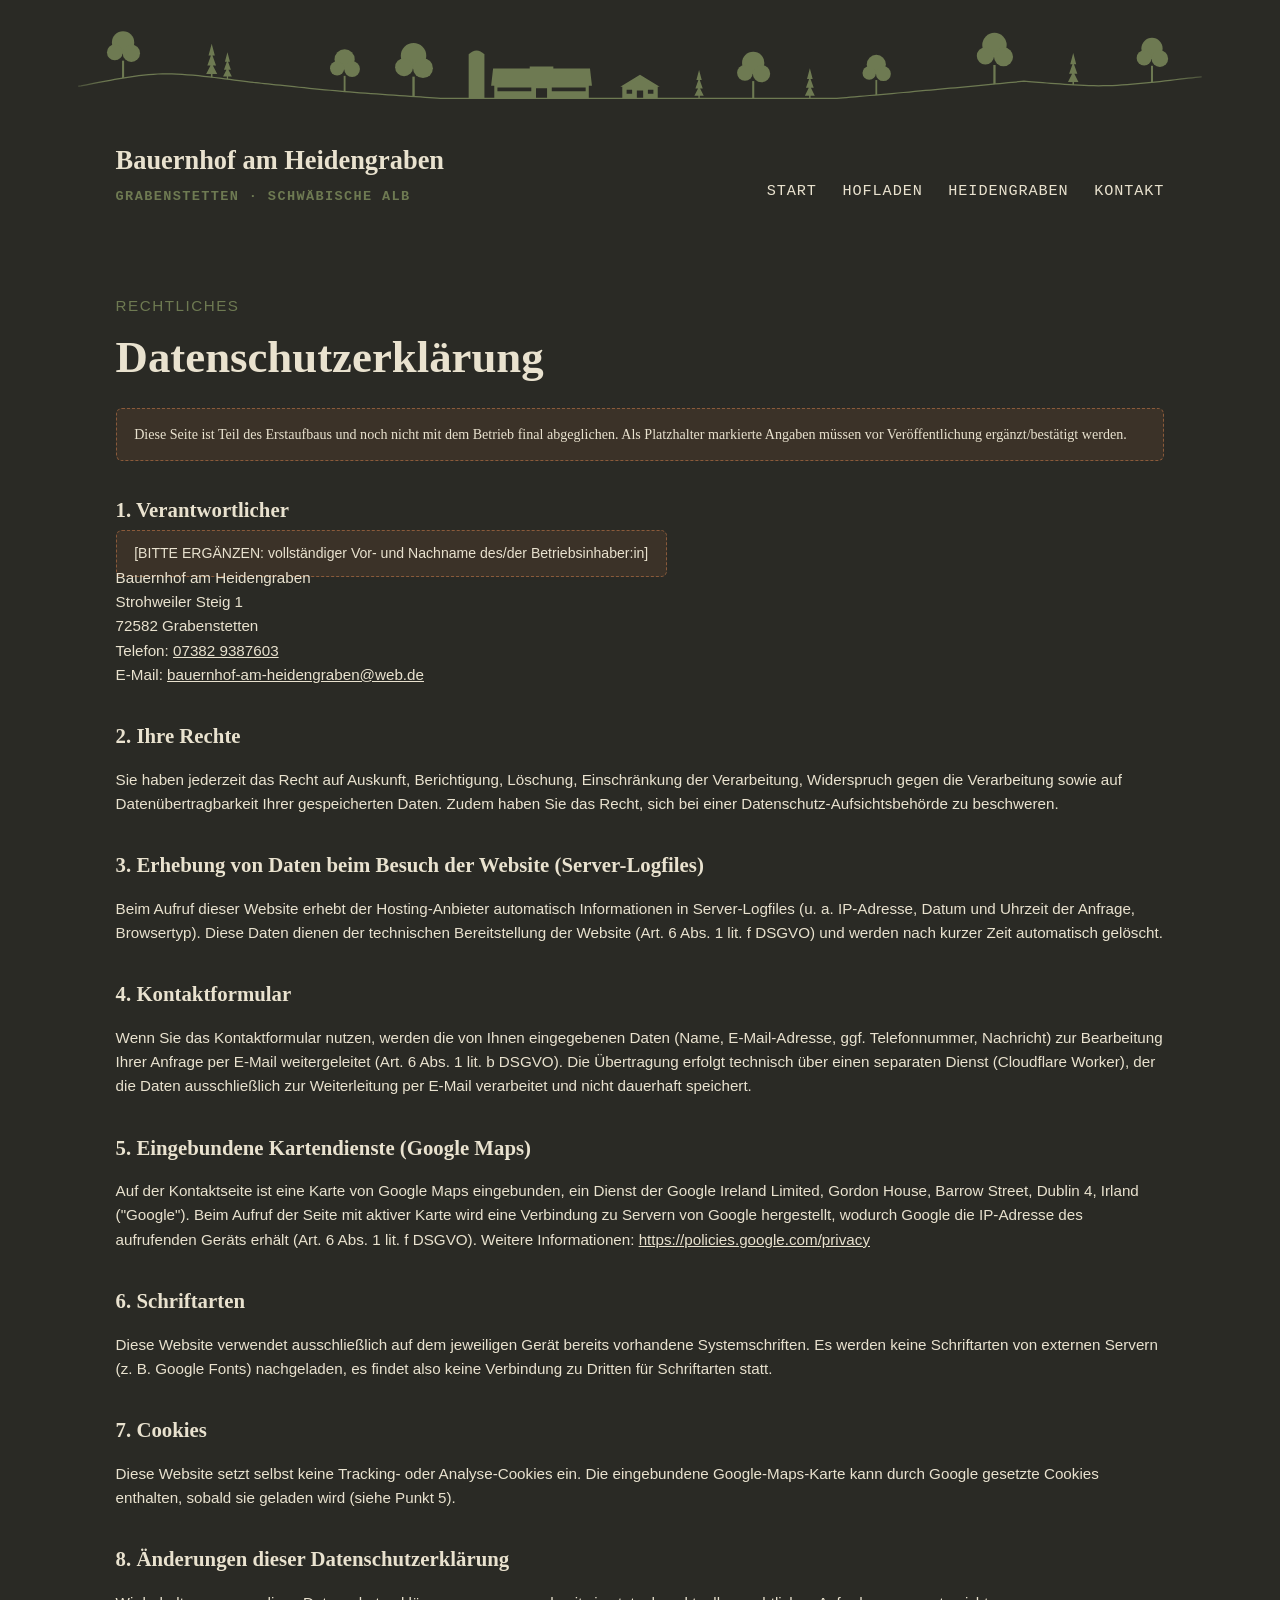
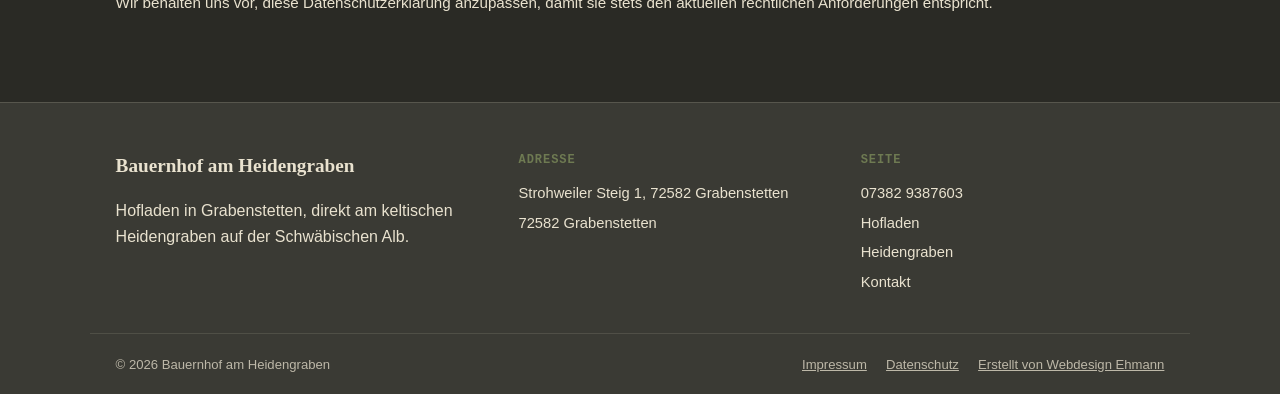
==== commit 527bf105: "Angebot aus der Navigation entfernt Co-Authored-By: Claude Sonnet 5.5 <noreply@anthropic.com>" ====
--- a/datenschutz.html
+++ b/datenschutz.html
@@ -59,7 +59,6 @@
       <a class="brand" href="index.html">Bauernhof am Heidengraben<span class="label">Grabenstetten · Schwäbische Alb</span></a>
       <nav class="offset">
         <a href="index.html">Start</a>
-        <a href="index.html#angebot">Angebot</a>
         <a href="index.html#produkte">Hofladen</a>
         <a href="index.html#heidengraben">Heidengraben</a>
         <a href="index.html#kontakt">Kontakt</a>
--- a/css/style.css
+++ b/css/style.css
@@ -278,14 +278,14 @@
   .aushang .label{padding-right:2.6rem;}
 }
 
-/* ---------- 24-h-Hinweis: wichtigste Info, direkt über der Headline ---------- */
-.offen{
-  display:inline-flex; align-items:center; gap:0.9rem; margin:0 0 1.1rem;
-  border:2px solid var(--moss-light); padding:0.35rem 1.1rem 0.35rem 0.35rem;
-  font-family:var(--font-mono); text-transform:uppercase; letter-spacing:0.08em; font-size:0.82rem; line-height:1.3;
-}
-.offen b{
-  background:var(--moss-light); color:var(--stone-dark); font-family:var(--font-serif);
-  font-size:2.3rem; line-height:1; padding:0.35rem 0.8rem; letter-spacing:0; text-transform:none;
-}
-.offen span{color:var(--wheat);}
+/* ---------- 24-h-Streifen: schmal, gestrichelter Innenrahmen wie beim Aushang ---------- */
+.offen-streifen{
+  width:calc(100% - 3.2rem); max-width:calc(var(--maxw) - 3.2rem); margin:0 auto;
+  background:var(--moss-light); color:var(--stone-dark);
+  outline:1px dashed rgba(42,42,37,0.5); outline-offset:-4px;
+  display:flex; flex-wrap:wrap; align-items:center; justify-content:center; gap:0.2rem 1.2rem;
+  padding:0.5rem 1.4rem; line-height:1.2;
+  font-family:var(--font-mono); text-transform:uppercase; letter-spacing:0.1em; font-size:0.74rem; font-weight:700;
+}
+.offen-streifen b{font-family:var(--font-serif); font-size:1.35rem; letter-spacing:0; text-transform:none; white-space:nowrap;}
+.offen-streifen span:last-child{white-space:nowrap;}
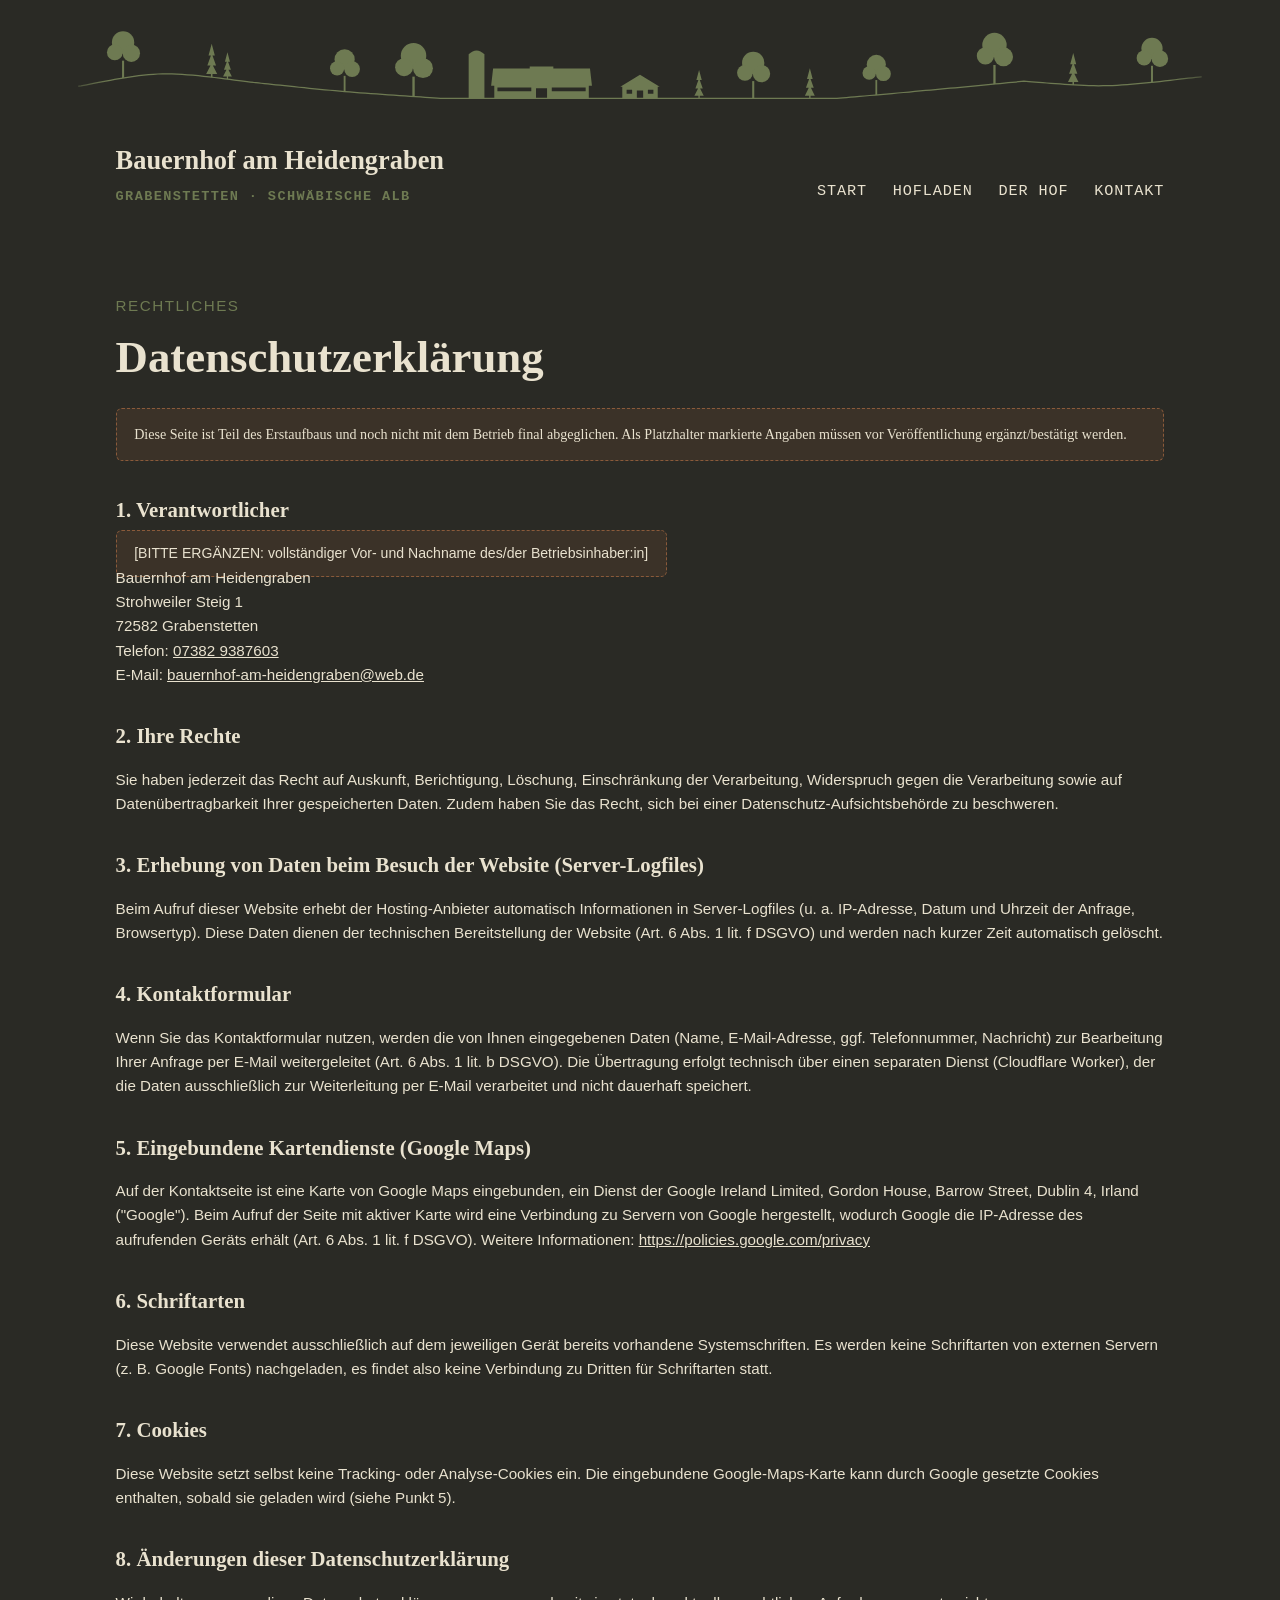
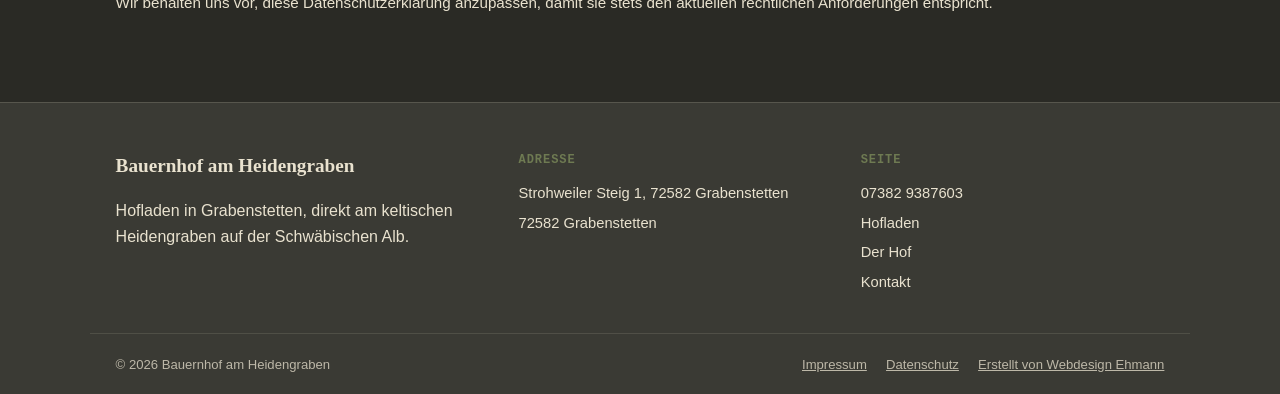
==== commit 52b5560a: "Abschnitt 'Der Hof' (Stallbuch) und 'Die Familie' mit Platzhalterinhalten, Nav Heidengraben -> Der H" ====
--- a/datenschutz.html
+++ b/datenschutz.html
@@ -60,7 +60,7 @@
       <nav class="offset">
         <a href="index.html">Start</a>
         <a href="index.html#produkte">Hofladen</a>
-        <a href="index.html#heidengraben">Heidengraben</a>
+        <a href="index.html#hof">Der Hof</a>
         <a href="index.html#kontakt">Kontakt</a>
       </nav>
       <button class="nav-toggle" aria-label="Menü öffnen" aria-expanded="false" aria-controls="nav-overlay">
@@ -79,7 +79,7 @@
   <nav>
     <a href="index.html">Start</a>
     <a href="index.html#produkte">Hofladen</a>
-    <a href="index.html#heidengraben">Heidengraben</a>
+    <a href="index.html#hof">Der Hof</a>
     <a href="index.html#kontakt">Kontakt</a>
   </nav>
   <div class="nav-overlay__footer">Strohweiler Steig 1 · 72582 Grabenstetten<br><a href="tel:+4973829387603">07382 9387603</a></div>
@@ -140,7 +140,7 @@
       <ul>
         <li><a href="tel:+4973829387603" data-kontakt="telefon">07382 9387603</a></li>
         <li><a href="index.html#produkte">Hofladen</a></li>
-        <li><a href="index.html#heidengraben">Heidengraben</a></li>
+        <li><a href="index.html#hof">Der Hof</a></li>
         <li><a href="index.html#kontakt">Kontakt</a></li>
       </ul>
     </div>
--- a/css/style.css
+++ b/css/style.css
@@ -186,8 +186,8 @@
 @media (max-width:760px){.grid-produkte{grid-template-columns:1fr 1fr;}}
 @media (max-width:480px){.grid-produkte{grid-template-columns:1fr;}}
 .produkt{border-top:2px solid var(--moss); padding-top:0.9rem;}
-.produkt h3{margin:0 0 0.4rem; font-size:1.02rem; font-family:var(--font-serif);}
-.produkt p{margin:0; font-size:0.9rem; opacity:0.8;}
+.produkt h3{margin:0 0 0.5rem; font-size:1.5rem; line-height:1.2; font-family:var(--font-serif);}
+.produkt p{margin:0; font-size:1.08rem; line-height:1.5; opacity:0.88;}
 
 /* ---------- Immer-offen-Block ---------- */
 .immer-offen{
@@ -289,3 +289,17 @@
 }
 .offen-streifen b{font-family:var(--font-serif); font-size:1.35rem; letter-spacing:0; text-transform:none; white-space:nowrap;}
 .offen-streifen span:last-child{white-space:nowrap;}
+
+/* ---------- Produkt-Bilder: klein, 4:3, bündig über der Trennlinie ---------- */
+.produkt__bild{width:100%; height:auto; aspect-ratio:2/1; object-fit:cover; margin:0 0 1rem; border-radius:2px; border:1px solid var(--line);}
+.bildnachweis{font-family:var(--font-sans); font-size:0.72rem; opacity:0.5; margin:1.6rem 0 0; line-height:1.5;}
+
+/* ---------- Stallbuch: Tierzahlen als Eintragsliste mit Punktlinie ---------- */
+.stallbuch{margin:1.6rem 0 0; max-width:26rem; font-family:var(--font-mono);}
+.stallbuch div{display:flex; align-items:baseline; gap:0.6rem; padding:0.35rem 0;}
+.stallbuch dt{font-size:0.95rem; text-transform:uppercase; letter-spacing:0.08em; color:var(--wheat-dim);}
+.stallbuch div::after{content:""; order:2; flex:1; border-bottom:2px dotted var(--line);}
+.stallbuch dd{order:3; margin:0; font-family:var(--font-serif); font-size:1.5rem; font-weight:700; color:var(--moss-light);}
+.stallbuch dt{order:1;}
+.familie .placeholder{margin-top:0; min-height:240px;}
+.story.familie{padding-top:0;}
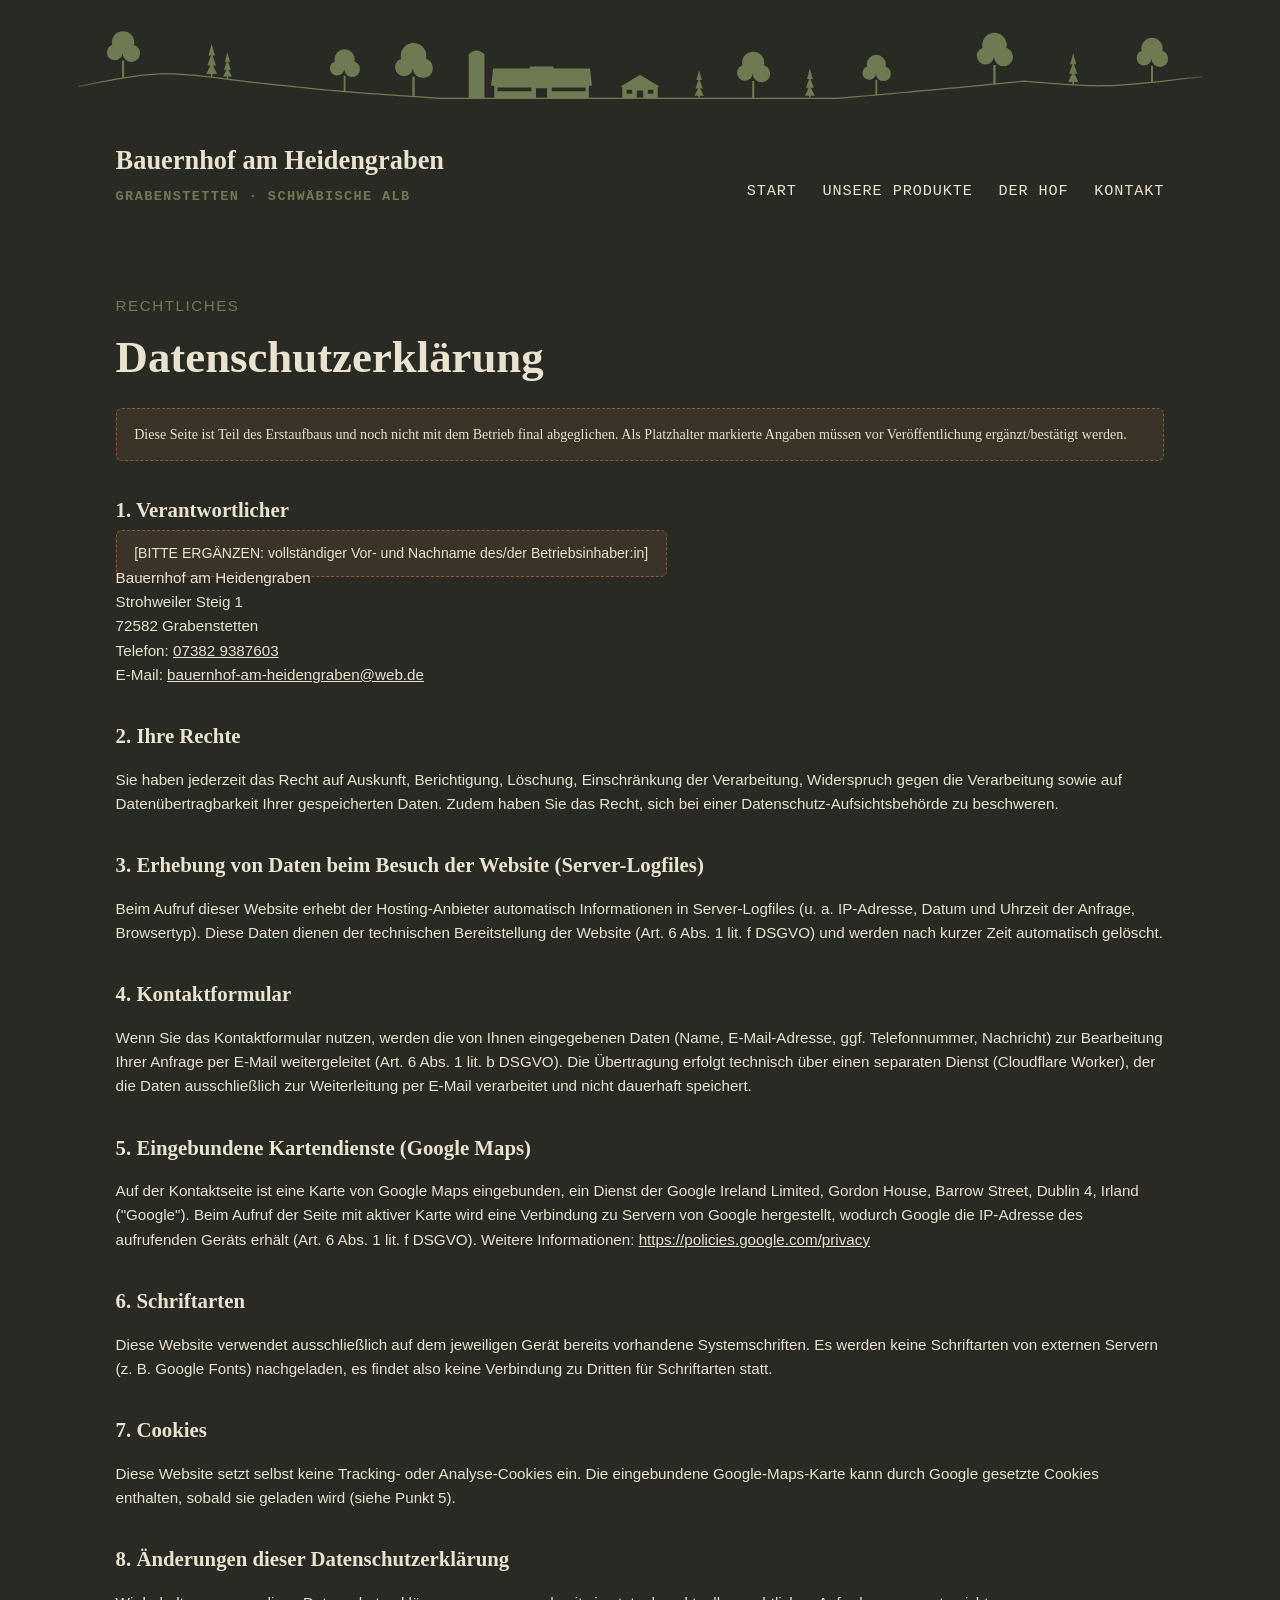
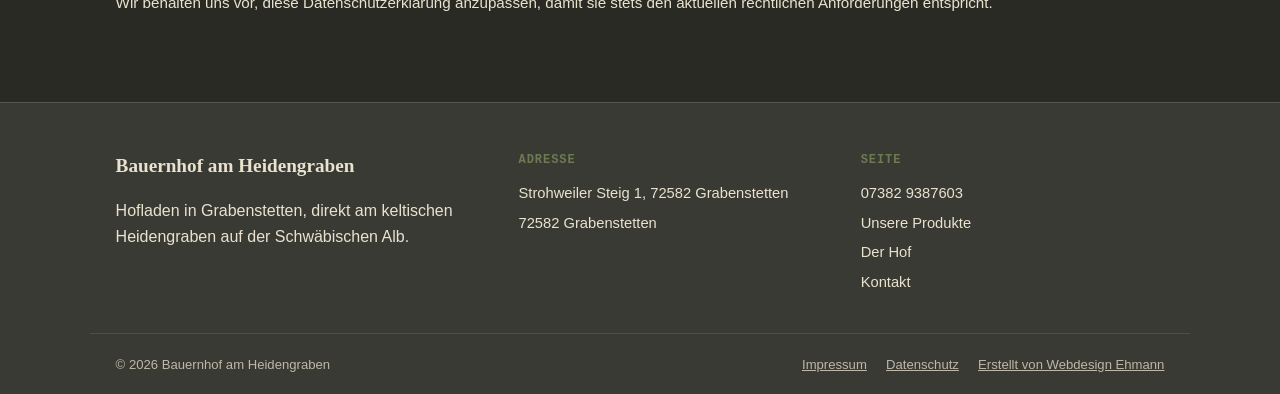
==== commit 4b56c2f3: "Nav: Hofladen -> Unsere Produkte, Hinweis auf Beispieltexte Co-Authored-By: Claude Sonnet 5.5 <norep" ====
--- a/datenschutz.html
+++ b/datenschutz.html
@@ -59,7 +59,7 @@
       <a class="brand" href="index.html">Bauernhof am Heidengraben<span class="label">Grabenstetten · Schwäbische Alb</span></a>
       <nav class="offset">
         <a href="index.html">Start</a>
-        <a href="index.html#produkte">Hofladen</a>
+        <a href="index.html#produkte">Unsere Produkte</a>
         <a href="index.html#hof">Der Hof</a>
         <a href="index.html#kontakt">Kontakt</a>
       </nav>
@@ -78,7 +78,7 @@
   </div>
   <nav>
     <a href="index.html">Start</a>
-    <a href="index.html#produkte">Hofladen</a>
+    <a href="index.html#produkte">Unsere Produkte</a>
     <a href="index.html#hof">Der Hof</a>
     <a href="index.html#kontakt">Kontakt</a>
   </nav>
@@ -139,7 +139,7 @@
       <h5>Seite</h5>
       <ul>
         <li><a href="tel:+4973829387603" data-kontakt="telefon">07382 9387603</a></li>
-        <li><a href="index.html#produkte">Hofladen</a></li>
+        <li><a href="index.html#produkte">Unsere Produkte</a></li>
         <li><a href="index.html#hof">Der Hof</a></li>
         <li><a href="index.html#kontakt">Kontakt</a></li>
       </ul>
--- a/css/style.css
+++ b/css/style.css
@@ -303,3 +303,6 @@
 .stallbuch dt{order:1;}
 .familie .placeholder{margin-top:0; min-height:240px;}
 .story.familie{padding-top:0;}
+
+/* ---------- Hinweis auf Beispieltexte (bis echte Kundendaten da sind) ---------- */
+.beispiel{display:inline-block; margin:0 0 1rem; padding:0.3rem 0.7rem; border:1px dashed var(--iron); color:#d9a077; font-family:var(--font-mono); font-size:0.78rem; letter-spacing:0.04em;}
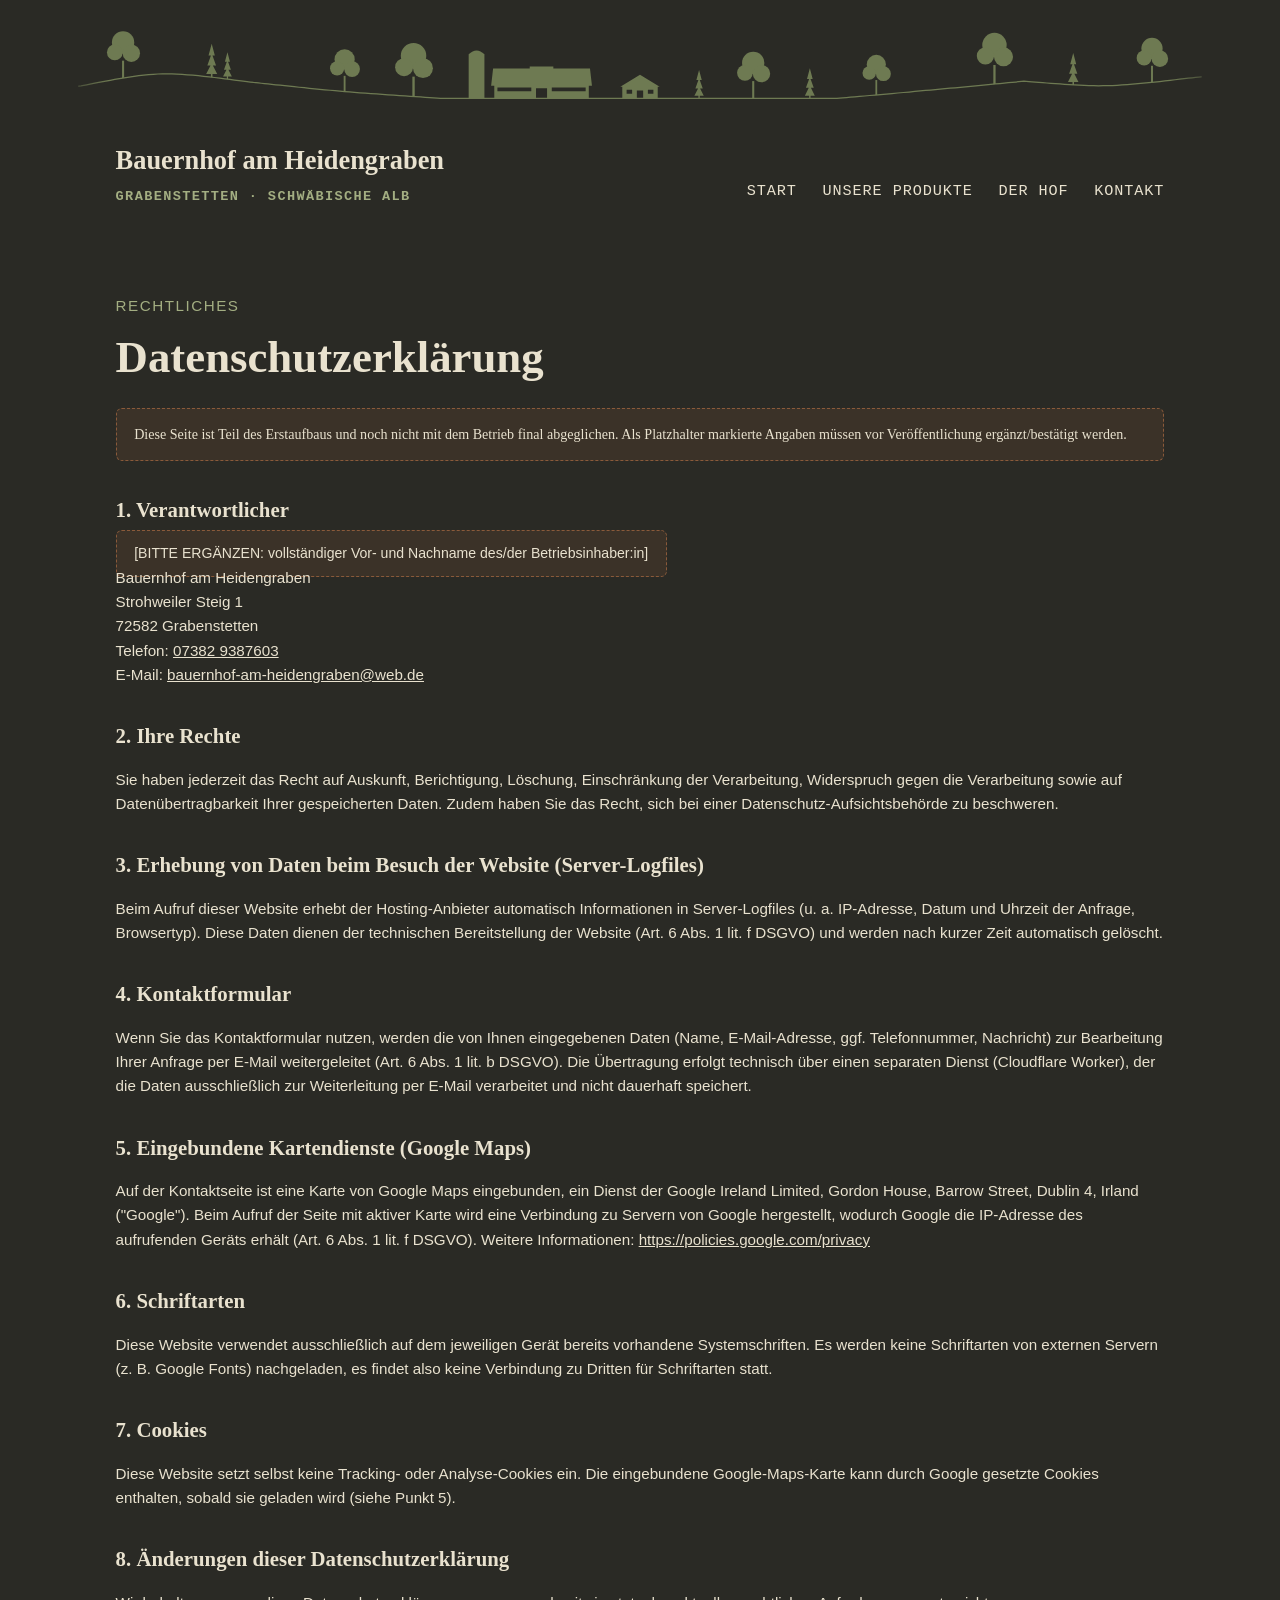
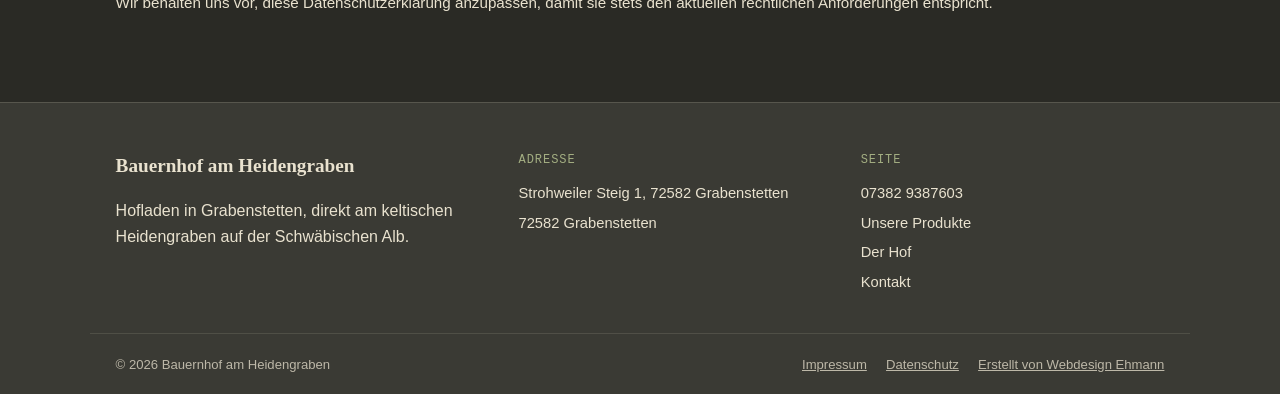
==== commit 50e944eb: "SEO-Check-Fixes: gültiger Schema-Typ GroceryStore, Kontraste, Überschriften-Reihenfolge Co-Authored-" ====
--- a/datenschutz.html
+++ b/datenschutz.html
@@ -5,6 +5,7 @@
 <meta name="viewport" content="width=device-width, initial-scale=1.0">
 <title>Datenschutz | Bauernhof am Heidengraben</title>
 <meta name="description" content="Datenschutzerklärung des Bauernhof am Heidengraben, Grabenstetten.">
+<link rel="canonical" href="https://bauernhof-am-heidengraben.de/datenschutz">
 <link rel="icon" type="image/svg+xml" href="assets/images/favicon.svg">
 <link rel="stylesheet" href="css/style.css">
 </head>
@@ -132,11 +133,11 @@
       <p>Hofladen in Grabenstetten, direkt am keltischen Heidengraben auf der Schwäbischen Alb.</p>
     </div>
     <div class="footer-col">
-      <h5>Adresse</h5>
+      <h2>Adresse</h2>
       <ul><li data-kontakt="strasse-ort">Strohweiler Steig 1</li><li>72582 Grabenstetten</li></ul>
     </div>
     <div class="footer-col">
-      <h5>Seite</h5>
+      <h2>Seite</h2>
       <ul>
         <li><a href="tel:+4973829387603" data-kontakt="telefon">07382 9387603</a></li>
         <li><a href="index.html#produkte">Unsere Produkte</a></li>
--- a/css/style.css
+++ b/css/style.css
@@ -12,6 +12,7 @@
   --stone-dark: #2a2a25;
   --stone-light: #46463e;
   --moss: #6e7a52;
+  --moss-text: #a3ae82;
   --moss-dim: #4f5a3a;
   --moss-light: #9aa67a;
   --wheat: #e9e2cf;
@@ -52,7 +53,7 @@
   letter-spacing:0.1em;
   text-transform:uppercase;
   font-size:0.78rem;
-  color:var(--moss);
+  color:var(--moss-text);
 }
 
 /* ---------- Header: Hügellandschaft statt Standard-Leiste ---------- */
@@ -148,11 +149,11 @@
 .aushang::before{content:""; position:absolute; inset:10px; border:2px dashed rgba(246,238,219,0.5); pointer-events:none;}
 .nagel{position:absolute; top:-10px; width:20px; height:20px; border-radius:50%; background:#d8d0ba; box-shadow:inset -3px -3px 0 #a79f88, 0 3px 5px rgba(0,0,0,0.5);}
 .nagel--l{left:26px;} .nagel--r{right:26px;}
-.aushang .label{display:block; text-align:center; color:#f6eedb; font-size:0.9rem; opacity:0.9;}
+.aushang .label{display:block; text-align:center; color:#f6eedb; font-size:0.9rem;}
 .aushang b{display:block; text-align:center; font-family:var(--font-serif); font-size:clamp(2.6rem, 6.4vw, 4.4rem); line-height:1; margin:0.9rem 0 1rem; letter-spacing:-0.015em;}
 .aushang__rule{border-top:2px solid rgba(246,238,219,0.55); margin:0.4rem 0 0.9rem;}
 .aushang small{display:block; text-align:center; font-size:1.15rem; font-weight:600;}
-.aushang__ort{display:block; text-align:center; font-family:var(--font-mono); font-size:0.85rem; margin-top:0.7rem; opacity:0.85;}
+.aushang__ort{display:block; text-align:center; font-family:var(--font-mono); font-size:0.85rem; margin-top:0.7rem;}
 .stempel{
   position:absolute; right:-6px; top:-22px; transform:rotate(12deg);
   width:104px; height:104px; border-radius:50%; background:var(--wheat); color:var(--stone-dark);
@@ -252,7 +253,7 @@
 .footer-grid{display:grid; grid-template-columns:1.2fr 1fr 1fr; gap:2.4rem; padding:3rem 1.6rem 2rem; max-width:var(--maxw); margin:0 auto;}
 @media (max-width:700px){.footer-grid{grid-template-columns:1fr;}}
 .footer-brand{font-family:var(--font-serif); font-size:1.2rem; font-weight:700; margin-bottom:0.6rem;}
-.footer-col h5{font-family:var(--font-mono); text-transform:uppercase; letter-spacing:0.08em; font-size:0.75rem; color:var(--moss); margin:0 0 0.7rem;}
+.footer-col h2{font-family:var(--font-mono); text-transform:uppercase; letter-spacing:0.08em; font-size:0.75rem; font-weight:400; color:var(--moss-text); margin:0 0 0.7rem;}
 .footer-col ul{list-style:none; margin:0; padding:0;}
 .footer-col li{margin-bottom:0.4rem; font-size:0.92rem;}
 .footer-col a{text-decoration:none;}
